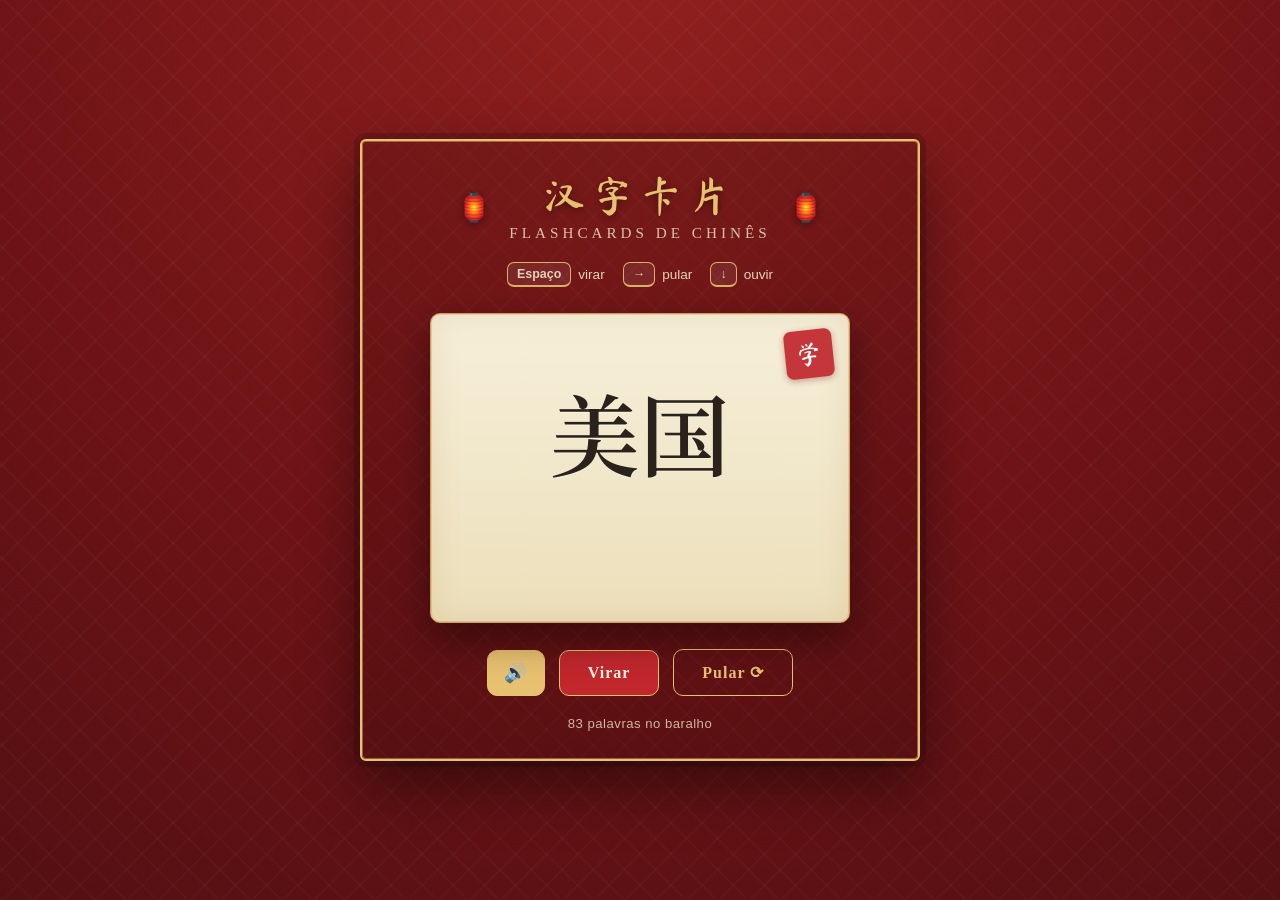
==== index.html @ bfbe2418 "first commit" ====
<!DOCTYPE html>
<html lang="pt-br">
<head>
  <meta charset="utf-8">
  <meta name="viewport" content="width=device-width, initial-scale=1">
  <title>汉字 · Flashcards</title>
  <link rel="preconnect" href="https://fonts.googleapis.com">
  <link rel="preconnect" href="https://fonts.gstatic.com" crossorigin>
  <link href="https://fonts.googleapis.com/css2?family=Ma+Shan+Zheng&family=Noto+Serif+SC:wght@400;600;700&display=swap" rel="stylesheet">
  <link rel="stylesheet" href="style.css">
</head>
<body>
  <main class="frame">
    <header class="masthead">
      <span class="lantern">🏮</span>
      <div class="titles">
        <div class="title-zh">汉字卡片</div>
        <h1>Flashcards de Chinês</h1>
      </div>
      <span class="lantern">🏮</span>
    </header>

    <div class="hint">
      <span><kbd>Espaço</kbd> virar</span>
      <span><kbd>→</kbd> pular</span>
      <span><kbd>↓</kbd> ouvir</span>
    </div>

    <div class="card" id="card">
      <div class="seal">学</div>
      <div class="hanzi" id="hanzi">—</div>
      <div class="pinyin" id="pinyin"></div>
      <div class="traducao" id="traducao"></div>
    </div>

    <div class="buttons">
      <button id="speak" title="Ouvir a pronúncia (↓)">🔊</button>
      <button id="flip">Virar</button>
      <button id="skip">Pular ⟳</button>
    </div>

    <div class="counter" id="counter"></div>
  </main>

  <script src="data.js"></script>
  <script src="script.js"></script>
</body>
</html>
---- style.css ----
:root {
  --red: #c1272d;        /* vermelho chinês (中国红) */
  --red-deep: #6e1316;   /* fundo vermelho-laca */
  --gold: #e8c170;       /* dourado de destaque */
  --gold-soft: #c9a24a;
  --cream: #f6efda;      /* papel-arroz do card */
  --cream-edge: #ecdfba;
  --ink: #2a221b;        /* tinta dos hanzi */
  --ink-soft: #6b513a;   /* tradução */
  --paper-text: #f3e6c8; /* texto claro sobre o vermelho */
}

* { box-sizing: border-box; margin: 0; padding: 0; }

body {
  background: radial-gradient(circle at 50% -10%, #93211f 0%, #6e1316 58%, #531013 100%);
  color: var(--paper-text);
  font-family: Georgia, "Times New Roman", "Songti SC", serif;
  min-height: 100vh;
  display: flex;
  align-items: center;
  justify-content: center;
  padding: 24px;
}

/* Textura sutil de losangos sobre o fundo vermelho */
body::before {
  content: "";
  position: fixed;
  inset: 0;
  pointer-events: none;
  background-image:
    repeating-linear-gradient(45deg, rgba(255, 255, 255, 0.022) 0 2px, transparent 2px 22px),
    repeating-linear-gradient(-45deg, rgba(255, 255, 255, 0.022) 0 2px, transparent 2px 22px);
}

/* Moldura dourada de borda dupla */
.frame {
  position: relative;
  z-index: 1;
  width: min(560px, 94vw);
  padding: 34px 28px 28px;
  display: flex;
  flex-direction: column;
  align-items: center;
  border: 2px solid var(--gold);
  border-radius: 6px;
  background: rgba(0, 0, 0, 0.10);
  box-shadow:
    inset 0 0 0 1px rgba(232, 193, 112, 0.45),
    0 0 0 6px rgba(0, 0, 0, 0.16),
    0 24px 60px rgba(0, 0, 0, 0.45);
}

/* Cabeçalho com lanternas + título */
.masthead {
  display: flex;
  align-items: center;
  justify-content: center;
  gap: 18px;
}

.lantern {
  font-size: 1.7rem;
  filter: drop-shadow(0 2px 4px rgba(0, 0, 0, 0.4));
}

.titles { text-align: center; }

.title-zh {
  font-family: "Ma Shan Zheng", "Kaiti SC", "STKaiti", "KaiTi", cursive, serif;
  font-size: 2.6rem;
  line-height: 1;
  color: var(--gold);
  letter-spacing: 6px;
  text-shadow: 0 2px 8px rgba(0, 0, 0, 0.45);
}

h1 {
  font-size: 0.95rem;
  font-weight: 400;
  letter-spacing: 4px;
  text-transform: uppercase;
  color: var(--paper-text);
  opacity: 0.82;
  margin-top: 8px;
}

/* Atalhos de teclado */
.hint {
  display: flex;
  flex-wrap: wrap;
  justify-content: center;
  align-items: center;
  gap: 8px 18px;
  color: var(--paper-text);
  opacity: 0.9;
  font-family: -apple-system, "Segoe UI", Helvetica, sans-serif;
  font-size: 0.85rem;
  margin: 20px 0 26px;
}

.hint span { display: inline-flex; align-items: center; gap: 7px; }

.hint kbd {
  background: rgba(255, 255, 255, 0.08);
  border: 1px solid var(--gold);
  border-bottom-width: 2px;
  border-radius: 7px;
  padding: 3px 9px;
  font-family: inherit;
  font-size: 0.78rem;
  font-weight: 600;
  color: var(--paper-text);
  line-height: 1.3;
}

/* Card cor de papel-arroz */
.card {
  position: relative;
  width: min(420px, 100%);
  min-height: 310px;
  padding: 42px 26px;
  display: flex;
  flex-direction: column;
  align-items: center;
  justify-content: center;
  text-align: center;
  background: linear-gradient(180deg, var(--cream) 0%, var(--cream-edge) 100%);
  border: 1px solid var(--gold-soft);
  border-radius: 10px;
  box-shadow:
    inset 0 0 0 1px rgba(193, 39, 45, 0.16),
    inset 0 0 30px rgba(180, 140, 80, 0.18),
    0 16px 38px rgba(0, 0, 0, 0.42);
  transition: transform 0.15s ease;
}

.card:active { transform: scale(0.99); }

/* Selo vermelho (印章) no canto */
.seal {
  position: absolute;
  top: 16px;
  right: 16px;
  width: 48px;
  height: 48px;
  display: flex;
  align-items: center;
  justify-content: center;
  background: var(--red);
  color: #fff;
  font-family: "Ma Shan Zheng", "Kaiti SC", "STKaiti", serif;
  font-size: 1.6rem;
  border-radius: 7px;
  box-shadow: 0 2px 7px rgba(110, 19, 22, 0.4);
  transform: rotate(-6deg);
  opacity: 0.92;
  user-select: none;
}

.hanzi {
  font-family: "Noto Serif SC", "Kaiti SC", "STKaiti", "KaiTi", "Songti SC", "SimSun", serif;
  font-size: 5.6rem;
  font-weight: 600;
  line-height: 1.05;
  color: var(--ink);
  text-shadow: 0 1px 0 rgba(255, 255, 255, 0.4);
}

.pinyin {
  color: var(--red);
  font-size: 1.8rem;
  margin-top: 16px;
  min-height: 1.8rem;
  letter-spacing: 1px;
  opacity: 0;
  transition: opacity 0.25s ease;
}

.traducao {
  color: var(--ink-soft);
  font-size: 1.3rem;
  font-style: italic;
  margin-top: 8px;
  min-height: 1.3rem;
  opacity: 0;
  transition: opacity 0.25s ease;
}

.revealed .pinyin,
.revealed .traducao { opacity: 1; }

/* Botões */
.buttons {
  display: flex;
  gap: 14px;
  margin-top: 26px;
  align-items: center;
}

button {
  font-family: Georgia, "Times New Roman", serif;
  font-size: 1rem;
  font-weight: 700;
  letter-spacing: 1px;
  border: 1px solid var(--gold);
  border-radius: 10px;
  padding: 13px 28px;
  cursor: pointer;
  transition: transform 0.12s ease, filter 0.15s ease, background 0.15s ease;
}

button:hover { filter: brightness(1.07); transform: translateY(-1px); }
button:disabled { opacity: 0.6; cursor: default; filter: none; transform: none; }

#flip { background: var(--red); color: #fff5e6; }
#skip { background: transparent; color: var(--gold); }

#speak {
  background: var(--gold);
  color: var(--red-deep);
  padding: 13px 16px;
  font-size: 1.15rem;
  line-height: 1;
}
#speak.speaking { background: #fff; }

.counter {
  font-family: -apple-system, "Segoe UI", Helvetica, sans-serif;
  color: var(--paper-text);
  opacity: 0.78;
  font-size: 0.82rem;
  letter-spacing: 0.5px;
  margin-top: 20px;
}
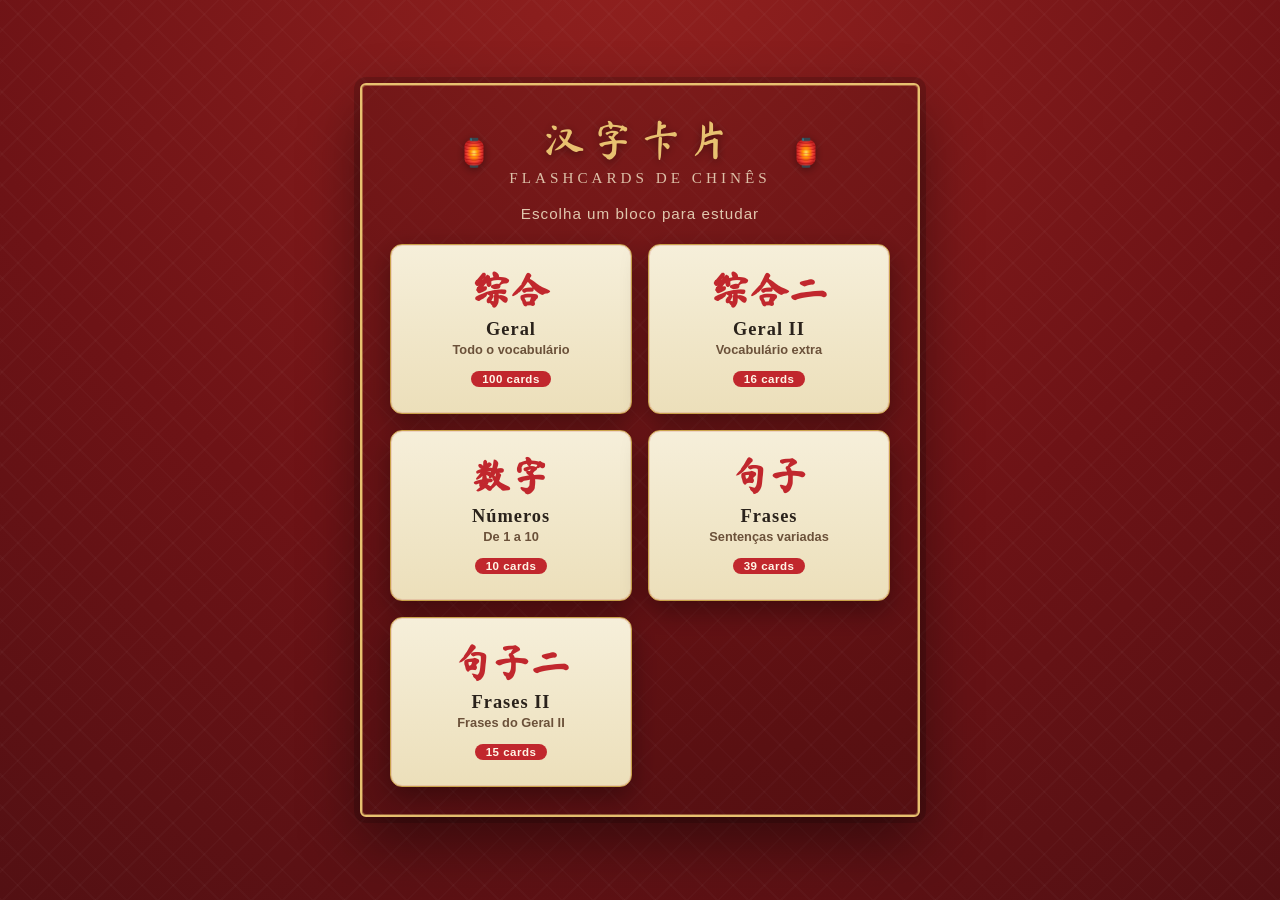
==== commit 0c37bb27: "audio mode" ====
--- a/index.html
+++ b/index.html
@@ -6,7 +6,7 @@
   <title>汉字 · Flashcards</title>
   <link rel="preconnect" href="https://fonts.googleapis.com">
   <link rel="preconnect" href="https://fonts.gstatic.com" crossorigin>
-  <link href="https://fonts.googleapis.com/css2?family=Ma+Shan+Zheng&family=Noto+Serif+SC:wght@400;600;700&display=swap" rel="stylesheet">
+  <link href="https://fonts.googleapis.com/css2?family=Ma+Shan+Zheng&display=swap" rel="stylesheet">
   <link rel="stylesheet" href="style.css">
 </head>
 <body>
@@ -20,26 +20,47 @@
       <span class="lantern">🏮</span>
     </header>
 
-    <div class="hint">
-      <span><kbd>Espaço</kbd> virar</span>
-      <span><kbd>→</kbd> pular</span>
-      <span><kbd>↓</kbd> ouvir</span>
-    </div>
+    <!-- HOME SCREEN: deck selection -->
+    <section id="home" class="screen">
+      <p class="screen-sub">Escolha um bloco para estudar</p>
+      <div class="decks" id="decks"></div>
+    </section>
 
-    <div class="card" id="card">
-      <div class="seal">学</div>
-      <div class="hanzi" id="hanzi">—</div>
-      <div class="pinyin" id="pinyin"></div>
-      <div class="traducao" id="traducao"></div>
-    </div>
+    <!-- STUDY SCREEN -->
+    <section id="study" class="screen hidden">
+      <div class="study-bar">
+        <button id="back" class="ghost">← Blocos</button>
+        <span class="deck-label" id="deckLabel"></span>
+        <label class="toggle" title="Ouça primeiro; vire para revelar">
+          <input type="checkbox" id="audioToggle">
+          <span class="toggle-track"><span class="toggle-thumb"></span></span>
+          <span class="toggle-label">Modo Áudio</span>
+        </label>
+      </div>
 
-    <div class="buttons">
-      <button id="speak" title="Ouvir a pronúncia (↓)">🔊</button>
-      <button id="flip">Virar</button>
-      <button id="skip">Pular ⟳</button>
-    </div>
+      <div class="hint">
+        <span><kbd>←</kbd> anterior</span>
+        <span><kbd>Espaço</kbd> virar</span>
+        <span><kbd>→</kbd> pular</span>
+        <span><kbd>↓</kbd> ouvir</span>
+      </div>
 
-    <div class="counter" id="counter"></div>
+      <div class="card" id="card">
+        <div class="emoji" id="emoji"></div>
+        <div class="hanzi" id="hanzi">—</div>
+        <div class="pinyin" id="pinyin"></div>
+        <div class="translation" id="translation"></div>
+      </div>
+
+      <div class="buttons">
+        <button id="speak" title="Ouvir a pronúncia (↓)">🔊</button>
+        <button id="prev">⟲ Anterior</button>
+        <button id="flip">Virar</button>
+        <button id="skip">Pular ⟳</button>
+      </div>
+
+      <div class="counter" id="counter"></div>
+    </section>
   </main>
 
   <script src="data.js"></script>
--- a/style.css
+++ b/style.css
@@ -1,13 +1,13 @@
 :root {
-  --red: #c1272d;        /* vermelho chinês (中国红) */
-  --red-deep: #6e1316;   /* fundo vermelho-laca */
-  --gold: #e8c170;       /* dourado de destaque */
+  --red: #c1272d;        /* Chinese red (中国红) */
+  --red-deep: #6e1316;   /* lacquer-red background */
+  --gold: #e8c170;       /* accent gold */
   --gold-soft: #c9a24a;
-  --cream: #f6efda;      /* papel-arroz do card */
+  --cream: #f6efda;      /* rice-paper card */
   --cream-edge: #ecdfba;
-  --ink: #2a221b;        /* tinta dos hanzi */
-  --ink-soft: #6b513a;   /* tradução */
-  --paper-text: #f3e6c8; /* texto claro sobre o vermelho */
+  --ink: #2a221b;        /* hanzi ink */
+  --ink-soft: #6b513a;   /* translation */
+  --paper-text: #f3e6c8; /* light text over the red */
 }
 
 * { box-sizing: border-box; margin: 0; padding: 0; }
@@ -23,7 +23,7 @@
   padding: 24px;
 }
 
-/* Textura sutil de losangos sobre o fundo vermelho */
+/* Subtle diamond texture over the red background */
 body::before {
   content: "";
   position: fixed;
@@ -34,7 +34,7 @@
     repeating-linear-gradient(-45deg, rgba(255, 255, 255, 0.022) 0 2px, transparent 2px 22px);
 }
 
-/* Moldura dourada de borda dupla */
+/* Gold double-border frame */
 .frame {
   position: relative;
   z-index: 1;
@@ -52,7 +52,7 @@
     0 24px 60px rgba(0, 0, 0, 0.45);
 }
 
-/* Cabeçalho com lanternas + título */
+/* Header with lanterns + title */
 .masthead {
   display: flex;
   align-items: center;
@@ -86,7 +86,7 @@
   margin-top: 8px;
 }
 
-/* Atalhos de teclado */
+/* Keyboard shortcuts */
 .hint {
   display: flex;
   flex-wrap: wrap;
@@ -115,7 +115,7 @@
   line-height: 1.3;
 }
 
-/* Card cor de papel-arroz */
+/* Rice-paper colored card */
 .card {
   position: relative;
   width: min(420px, 100%);
@@ -138,29 +138,23 @@
 
 .card:active { transform: scale(0.99); }
 
-/* Selo vermelho (印章) no canto */
-.seal {
+/* Emoji shown in the top-right corner when the card is revealed */
+.emoji {
   position: absolute;
-  top: 16px;
+  top: 14px;
   right: 16px;
-  width: 48px;
-  height: 48px;
-  display: flex;
-  align-items: center;
-  justify-content: center;
-  background: var(--red);
-  color: #fff;
-  font-family: "Ma Shan Zheng", "Kaiti SC", "STKaiti", serif;
-  font-size: 1.6rem;
-  border-radius: 7px;
-  box-shadow: 0 2px 7px rgba(110, 19, 22, 0.4);
-  transform: rotate(-6deg);
-  opacity: 0.92;
+  font-size: 2.4rem;
+  line-height: 1;
   user-select: none;
+  visibility: hidden;
+}
+
+.revealed .emoji {
+  visibility: visible;
 }
 
 .hanzi {
-  font-family: "Noto Serif SC", "Kaiti SC", "STKaiti", "KaiTi", "Songti SC", "SimSun", serif;
+  font-family: "PingFang SC", "Microsoft YaHei", "Hiragino Sans GB", "Heiti SC", "Noto Sans SC", sans-serif;
   font-size: 5.6rem;
   font-weight: 600;
   line-height: 1.05;
@@ -178,7 +172,7 @@
   transition: opacity 0.25s ease;
 }
 
-.traducao {
+.translation {
   color: var(--ink-soft);
   font-size: 1.3rem;
   font-style: italic;
@@ -189,12 +183,14 @@
 }
 
 .revealed .pinyin,
-.revealed .traducao { opacity: 1; }
-
-/* Botões */
+.revealed .translation { opacity: 1; }
+
+/* Buttons */
 .buttons {
   display: flex;
-  gap: 14px;
+  flex-wrap: wrap;
+  justify-content: center;
+  gap: 12px;
   margin-top: 26px;
   align-items: center;
 }
@@ -216,6 +212,7 @@
 
 #flip { background: var(--red); color: #fff5e6; }
 #skip { background: transparent; color: var(--gold); }
+#prev { background: transparent; color: var(--gold); }
 
 #speak {
   background: var(--gold);
@@ -234,3 +231,173 @@
   letter-spacing: 0.5px;
   margin-top: 20px;
 }
+
+/* --- Screens (home / study) --- */
+.screen {
+  width: 100%;
+  display: flex;
+  flex-direction: column;
+  align-items: center;
+}
+
+.hidden { display: none !important; }
+
+.screen-sub {
+  font-family: -apple-system, "Segoe UI", Helvetica, sans-serif;
+  color: var(--paper-text);
+  opacity: 0.85;
+  font-size: 0.95rem;
+  letter-spacing: 1px;
+  margin: 18px 0 22px;
+}
+
+/* --- Deck grid --- */
+.decks {
+  display: grid;
+  grid-template-columns: repeat(2, minmax(0, 1fr));
+  gap: 16px;
+  width: 100%;
+}
+
+.deck {
+  display: flex;
+  flex-direction: column;
+  align-items: center;
+  gap: 2px;
+  text-align: center;
+  padding: 26px 18px;
+  background: linear-gradient(180deg, var(--cream) 0%, var(--cream-edge) 100%);
+  border: 1px solid var(--gold-soft);
+  border-radius: 12px;
+  box-shadow:
+    inset 0 0 0 1px rgba(193, 39, 45, 0.14),
+    0 10px 26px rgba(0, 0, 0, 0.34);
+}
+
+.deck:hover {
+  transform: translateY(-3px);
+  box-shadow:
+    inset 0 0 0 1px rgba(193, 39, 45, 0.22),
+    0 16px 34px rgba(0, 0, 0, 0.42);
+}
+
+.deck-zh {
+  font-family: "Ma Shan Zheng", "Kaiti SC", "STKaiti", serif;
+  font-size: 2.4rem;
+  line-height: 1;
+  color: var(--red);
+}
+
+.deck-name {
+  font-size: 1.15rem;
+  font-weight: 700;
+  color: var(--ink);
+  margin-top: 8px;
+}
+
+.deck-desc {
+  font-family: -apple-system, "Segoe UI", Helvetica, sans-serif;
+  font-size: 0.8rem;
+  color: var(--ink-soft);
+  letter-spacing: 0;
+}
+
+.deck-count {
+  font-family: -apple-system, "Segoe UI", Helvetica, sans-serif;
+  font-size: 0.72rem;
+  letter-spacing: 0.5px;
+  color: #fff5e6;
+  background: var(--red);
+  border-radius: 20px;
+  padding: 2px 11px;
+  margin-top: 12px;
+}
+
+/* --- Study screen top bar --- */
+.study-bar {
+  width: 100%;
+  display: flex;
+  flex-wrap: wrap;
+  align-items: center;
+  gap: 10px 14px;
+  margin-top: 14px;
+}
+
+.deck-label {
+  font-family: "Ma Shan Zheng", Georgia, serif;
+  color: var(--gold);
+  font-size: 1.05rem;
+  letter-spacing: 1px;
+}
+
+/* "Modo Áudio" (Audio Mode) toggle */
+.toggle {
+  margin-left: auto;
+  display: inline-flex;
+  align-items: center;
+  gap: 8px;
+  cursor: pointer;
+  user-select: none;
+}
+
+.toggle input {
+  position: absolute;
+  opacity: 0;
+  width: 0;
+  height: 0;
+}
+
+.toggle-track {
+  position: relative;
+  width: 42px;
+  height: 24px;
+  background: rgba(255, 255, 255, 0.14);
+  border: 1px solid var(--gold-soft);
+  border-radius: 999px;
+  transition: background 0.2s ease;
+  flex: none;
+}
+
+.toggle-thumb {
+  position: absolute;
+  top: 2px;
+  left: 2px;
+  width: 18px;
+  height: 18px;
+  background: var(--paper-text);
+  border-radius: 50%;
+  transition: transform 0.2s ease, background 0.2s ease;
+}
+
+.toggle input:checked + .toggle-track { background: var(--gold); }
+.toggle input:checked + .toggle-track .toggle-thumb {
+  transform: translateX(18px);
+  background: var(--red-deep);
+}
+.toggle input:focus-visible + .toggle-track {
+  outline: 2px solid var(--gold);
+  outline-offset: 2px;
+}
+.toggle input:disabled + .toggle-track { opacity: 0.4; }
+.toggle input:disabled ~ .toggle-label { opacity: 0.4; }
+
+.toggle-label {
+  font-family: -apple-system, "Segoe UI", Helvetica, sans-serif;
+  font-size: 0.82rem;
+  letter-spacing: 0.5px;
+  color: var(--paper-text);
+}
+
+button.ghost {
+  background: transparent;
+  color: var(--paper-text);
+  border: 1px solid rgba(232, 193, 112, 0.5);
+  padding: 8px 14px;
+  font-size: 0.85rem;
+  font-weight: 600;
+  letter-spacing: 0.5px;
+}
+
+@media (max-width: 380px) {
+  .decks { grid-template-columns: 1fr; }
+}
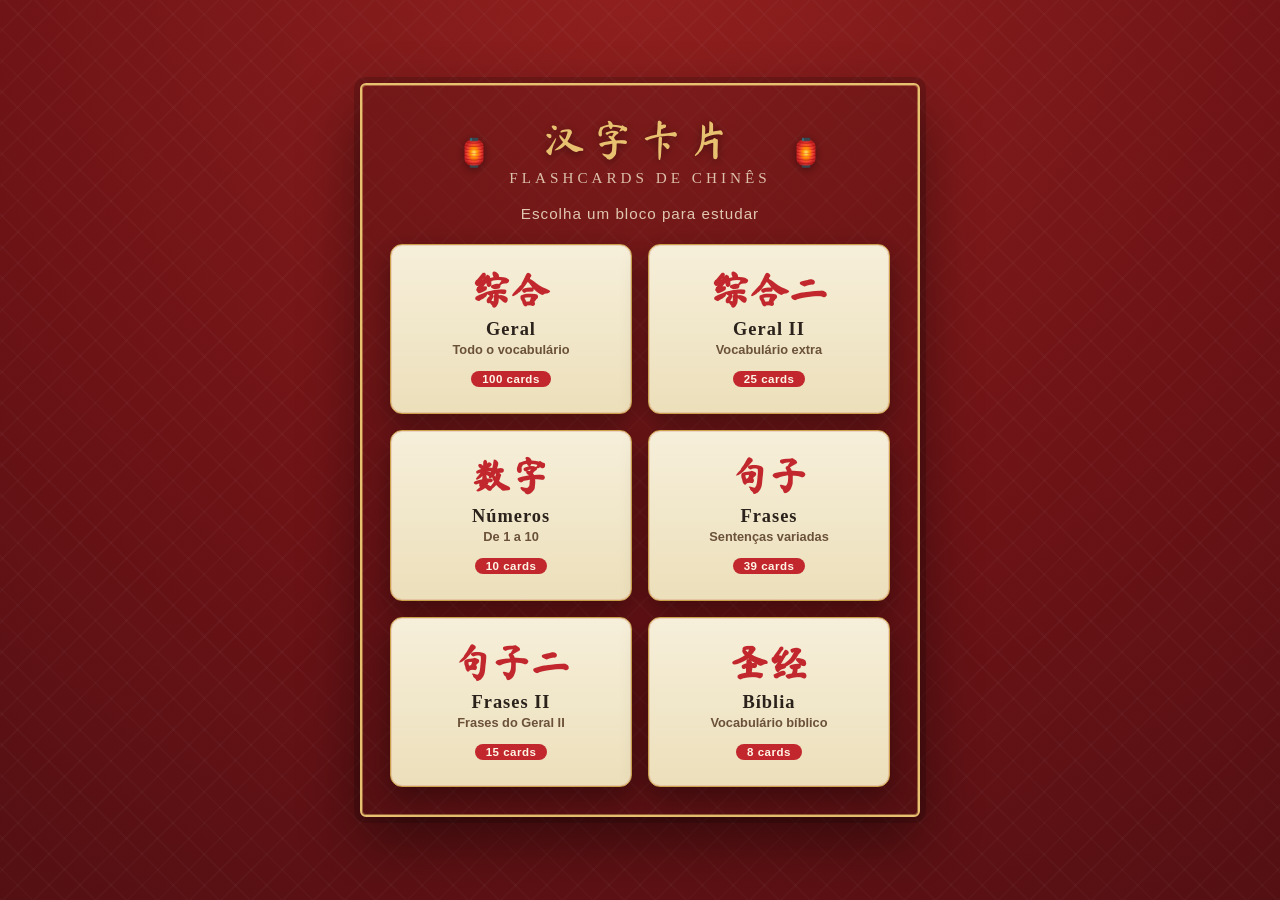
==== commit 2a958785: "new decks and frequency controller" ====
--- a/index.html
+++ b/index.html
@@ -59,6 +59,12 @@
         <button id="skip">Pular ⟳</button>
       </div>
 
+      <div class="freq">
+        <button id="freqDown" title="Esta palavra aparece menos vezes (−)">➖</button>
+        <span class="freq-label" id="freqLabel">freq. normal</span>
+        <button id="freqUp" title="Esta palavra aparece mais vezes (+)">➕</button>
+      </div>
+
       <div class="counter" id="counter"></div>
     </section>
   </main>
--- a/style.css
+++ b/style.css
@@ -232,6 +232,31 @@
   margin-top: 20px;
 }
 
+/* Per-card frequency controls */
+.freq {
+  display: flex;
+  align-items: center;
+  gap: 12px;
+  margin-top: 16px;
+}
+
+.freq button {
+  padding: 7px 14px;
+  font-size: 1rem;
+  background: transparent;
+  color: var(--gold);
+  border: 1px solid var(--gold-soft);
+}
+
+.freq-label {
+  font-family: -apple-system, "Segoe UI", Helvetica, sans-serif;
+  font-size: 0.82rem;
+  letter-spacing: 0.5px;
+  color: var(--paper-text);
+  min-width: 96px;
+  text-align: center;
+}
+
 /* --- Screens (home / study) --- */
 .screen {
   width: 100%;
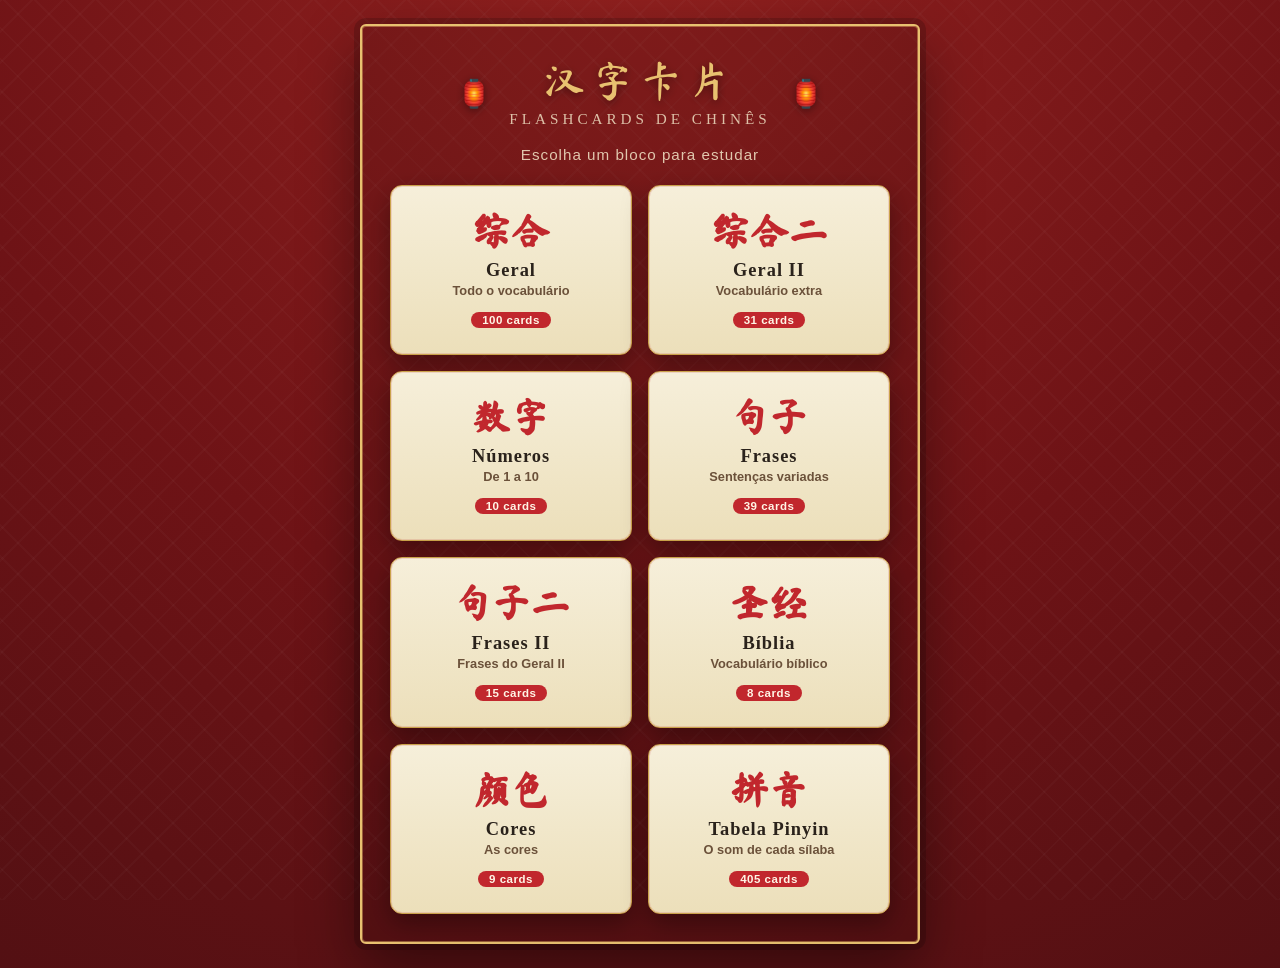
==== commit 464b456a: "pinyin table" ====
--- a/index.html
+++ b/index.html
@@ -69,6 +69,7 @@
     </section>
   </main>
 
+  <script src="pinyin_data.js"></script>
   <script src="data.js"></script>
   <script src="script.js"></script>
 </body>
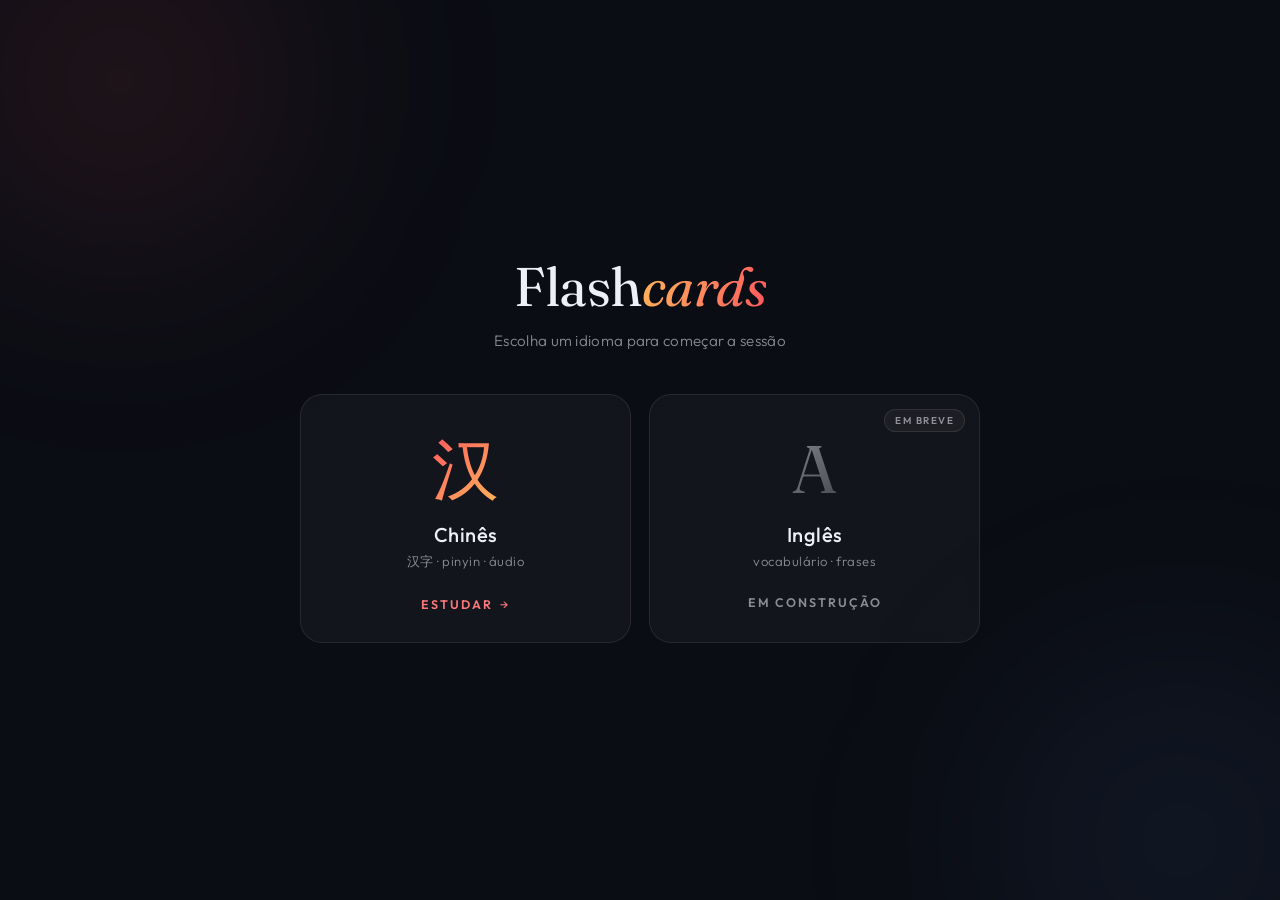
==== commit e0703d4a: "language selection home" ====
--- a/index.html
+++ b/index.html
@@ -3,74 +3,38 @@
 <head>
   <meta charset="utf-8">
   <meta name="viewport" content="width=device-width, initial-scale=1">
-  <title>汉字 · Flashcards</title>
+  <title>Flashcards</title>
   <link rel="preconnect" href="https://fonts.googleapis.com">
   <link rel="preconnect" href="https://fonts.gstatic.com" crossorigin>
-  <link href="https://fonts.googleapis.com/css2?family=Ma+Shan+Zheng&display=swap" rel="stylesheet">
-  <link rel="stylesheet" href="style.css">
+  <link href="https://fonts.googleapis.com/css2?family=Fraunces:ital,opsz,wght@0,9..144,400;0,9..144,600;1,9..144,400&family=Outfit:wght@300;400;500;600&display=swap" rel="stylesheet">
+  <link rel="stylesheet" href="home.css">
 </head>
 <body>
-  <main class="frame">
+  <div class="glow glow-warm"></div>
+  <div class="glow glow-cool"></div>
+
+  <main class="home">
     <header class="masthead">
-      <span class="lantern">🏮</span>
-      <div class="titles">
-        <div class="title-zh">汉字卡片</div>
-        <h1>Flashcards de Chinês</h1>
-      </div>
-      <span class="lantern">🏮</span>
+      <h1>Flash<em>cards</em></h1>
+      <p class="sub">Escolha um idioma para começar a sessão</p>
     </header>
 
-    <!-- HOME SCREEN: deck selection -->
-    <section id="home" class="screen">
-      <p class="screen-sub">Escolha um bloco para estudar</p>
-      <div class="decks" id="decks"></div>
-    </section>
+    <div class="langs">
+      <a class="lang lang-zh" href="chinese.html">
+        <span class="lang-glyph">汉</span>
+        <span class="lang-name">Chinês</span>
+        <span class="lang-desc">汉字 · pinyin · áudio</span>
+        <span class="lang-cta">Estudar <span class="arrow">→</span></span>
+      </a>
 
-    <!-- STUDY SCREEN -->
-    <section id="study" class="screen hidden">
-      <div class="study-bar">
-        <button id="back" class="ghost">← Blocos</button>
-        <span class="deck-label" id="deckLabel"></span>
-        <label class="toggle" title="Ouça primeiro; vire para revelar">
-          <input type="checkbox" id="audioToggle">
-          <span class="toggle-track"><span class="toggle-thumb"></span></span>
-          <span class="toggle-label">Modo Áudio</span>
-        </label>
+      <div class="lang lang-en lang-disabled" aria-disabled="true">
+        <span class="badge">Em breve</span>
+        <span class="lang-glyph">A</span>
+        <span class="lang-name">Inglês</span>
+        <span class="lang-desc">vocabulário · frases</span>
+        <span class="lang-cta">Em construção</span>
       </div>
-
-      <div class="hint">
-        <span><kbd>←</kbd> anterior</span>
-        <span><kbd>Espaço</kbd> virar</span>
-        <span><kbd>→</kbd> pular</span>
-        <span><kbd>↓</kbd> ouvir</span>
-      </div>
-
-      <div class="card" id="card">
-        <div class="emoji" id="emoji"></div>
-        <div class="hanzi" id="hanzi">—</div>
-        <div class="pinyin" id="pinyin"></div>
-        <div class="translation" id="translation"></div>
-      </div>
-
-      <div class="buttons">
-        <button id="speak" title="Ouvir a pronúncia (↓)">🔊</button>
-        <button id="prev">⟲ Anterior</button>
-        <button id="flip">Virar</button>
-        <button id="skip">Pular ⟳</button>
-      </div>
-
-      <div class="freq">
-        <button id="freqDown" title="Esta palavra aparece menos vezes (−)">➖</button>
-        <span class="freq-label" id="freqLabel">freq. normal</span>
-        <button id="freqUp" title="Esta palavra aparece mais vezes (+)">➕</button>
-      </div>
-
-      <div class="counter" id="counter"></div>
-    </section>
+    </div>
   </main>
-
-  <script src="pinyin_data.js"></script>
-  <script src="data.js"></script>
-  <script src="script.js"></script>
 </body>
 </html>
--- a/home.css
+++ b/home.css
@@ -0,0 +1,231 @@
+:root {
+  --bg: #0b0d14;
+  --text: #eef0f6;
+  --text-dim: rgba(238, 240, 246, 0.55);
+  --card-bg: rgba(255, 255, 255, 0.035);
+  --card-border: rgba(255, 255, 255, 0.09);
+  --zh-a: #ff5a5f;
+  --zh-b: #ffb45a;
+  --en-a: #5aa2ff;
+  --en-b: #7ce0d3;
+}
+
+* { box-sizing: border-box; margin: 0; padding: 0; }
+
+body {
+  background: var(--bg);
+  color: var(--text);
+  font-family: "Outfit", -apple-system, "Segoe UI", sans-serif;
+  min-height: 100vh;
+  display: flex;
+  align-items: center;
+  justify-content: center;
+  padding: 32px 24px;
+  overflow-x: hidden;
+}
+
+/* Soft ambient glows behind everything */
+.glow {
+  position: fixed;
+  width: 520px;
+  height: 520px;
+  border-radius: 50%;
+  filter: blur(110px);
+  pointer-events: none;
+  z-index: 0;
+}
+
+.glow-warm {
+  top: -180px;
+  left: -140px;
+  background: radial-gradient(circle, rgba(255, 90, 95, 0.16), transparent 65%);
+}
+
+.glow-cool {
+  bottom: -200px;
+  right: -160px;
+  background: radial-gradient(circle, rgba(90, 162, 255, 0.13), transparent 65%);
+}
+
+.home {
+  position: relative;
+  z-index: 1;
+  width: min(680px, 100%);
+  text-align: center;
+}
+
+/* --- Header --- */
+h1 {
+  font-family: "Fraunces", Georgia, serif;
+  font-weight: 400;
+  font-size: clamp(2.4rem, 7vw, 3.4rem);
+  line-height: 1.1;
+  letter-spacing: -0.5px;
+  animation: rise 0.7s ease both;
+}
+
+h1 em {
+  font-style: italic;
+  background: linear-gradient(100deg, var(--zh-b), var(--zh-a));
+  -webkit-background-clip: text;
+  background-clip: text;
+  -webkit-text-fill-color: transparent;
+  color: transparent;
+}
+
+.sub {
+  margin-top: 14px;
+  font-size: 0.95rem;
+  font-weight: 300;
+  color: var(--text-dim);
+  letter-spacing: 0.3px;
+  animation: rise 0.7s 0.08s ease both;
+}
+
+/* --- Language cards --- */
+.langs {
+  display: grid;
+  grid-template-columns: repeat(2, minmax(0, 1fr));
+  gap: 18px;
+  margin-top: 44px;
+}
+
+.lang {
+  --accent-a: #ffffff;
+  --accent-b: #ffffff;
+  position: relative;
+  display: flex;
+  flex-direction: column;
+  align-items: center;
+  padding: 40px 24px 30px;
+  background: var(--card-bg);
+  border: 1px solid var(--card-border);
+  border-radius: 22px;
+  backdrop-filter: blur(8px);
+  -webkit-backdrop-filter: blur(8px);
+  text-decoration: none;
+  color: var(--text);
+  overflow: hidden;
+  transition: transform 0.25s cubic-bezier(0.2, 0.7, 0.3, 1.2),
+              border-color 0.25s ease,
+              box-shadow 0.25s ease;
+  animation: rise 0.7s ease both;
+}
+
+.lang-zh { --accent-a: var(--zh-a); --accent-b: var(--zh-b); animation-delay: 0.16s; }
+.lang-en { --accent-a: var(--en-a); --accent-b: var(--en-b); animation-delay: 0.24s; }
+
+/* Accent wash that fades in on hover */
+.lang::before {
+  content: "";
+  position: absolute;
+  inset: 0;
+  background:
+    radial-gradient(120% 90% at 50% -20%, color-mix(in srgb, var(--accent-a) 16%, transparent), transparent 60%);
+  opacity: 0;
+  transition: opacity 0.3s ease;
+}
+
+.lang > * { position: relative; }
+
+a.lang:hover {
+  transform: translateY(-6px);
+  border-color: color-mix(in srgb, var(--accent-a) 45%, var(--card-border));
+  box-shadow:
+    0 22px 50px -18px color-mix(in srgb, var(--accent-a) 35%, transparent),
+    0 8px 24px rgba(0, 0, 0, 0.4);
+}
+
+a.lang:hover::before { opacity: 1; }
+
+.lang-glyph {
+  font-family: "Fraunces", Georgia, serif;
+  font-size: 4.2rem;
+  line-height: 1;
+  background: linear-gradient(135deg, var(--accent-a), var(--accent-b));
+  -webkit-background-clip: text;
+  background-clip: text;
+  -webkit-text-fill-color: transparent;
+  color: transparent;
+  transition: transform 0.3s ease;
+}
+
+a.lang:hover .lang-glyph { transform: scale(1.08); }
+
+.lang-name {
+  margin-top: 20px;
+  font-size: 1.25rem;
+  font-weight: 500;
+  letter-spacing: 0.5px;
+}
+
+.lang-desc {
+  margin-top: 6px;
+  font-size: 0.82rem;
+  font-weight: 300;
+  color: var(--text-dim);
+  letter-spacing: 0.5px;
+}
+
+.lang-cta {
+  margin-top: 26px;
+  font-size: 0.78rem;
+  font-weight: 600;
+  letter-spacing: 2px;
+  text-transform: uppercase;
+  color: color-mix(in srgb, var(--accent-a) 80%, var(--text));
+  display: inline-flex;
+  align-items: center;
+  gap: 7px;
+}
+
+.arrow {
+  transition: transform 0.25s ease;
+  font-weight: 400;
+}
+
+a.lang:hover .arrow { transform: translateX(5px); }
+
+/* Disabled (English) */
+.lang-disabled {
+  cursor: default;
+  opacity: 0.6;
+}
+
+.lang-disabled .lang-glyph {
+  background: linear-gradient(135deg, rgba(238, 240, 246, 0.5), rgba(238, 240, 246, 0.25));
+  -webkit-background-clip: text;
+  background-clip: text;
+}
+
+.lang-disabled .lang-cta { color: var(--text-dim); }
+
+.badge {
+  position: absolute;
+  top: 14px;
+  right: 14px;
+  font-size: 0.62rem;
+  font-weight: 600;
+  letter-spacing: 1.5px;
+  text-transform: uppercase;
+  color: var(--text-dim);
+  border: 1px solid var(--card-border);
+  border-radius: 999px;
+  padding: 4px 10px;
+  background: rgba(255, 255, 255, 0.04);
+}
+
+@keyframes rise {
+  from { opacity: 0; transform: translateY(14px); }
+  to   { opacity: 1; transform: translateY(0); }
+}
+
+@media (prefers-reduced-motion: reduce) {
+  h1, .sub, .lang { animation: none; }
+  .lang, .lang-glyph, .arrow { transition: none; }
+}
+
+@media (max-width: 480px) {
+  .langs { grid-template-columns: 1fr; }
+  .lang { padding: 32px 24px 26px; }
+}
